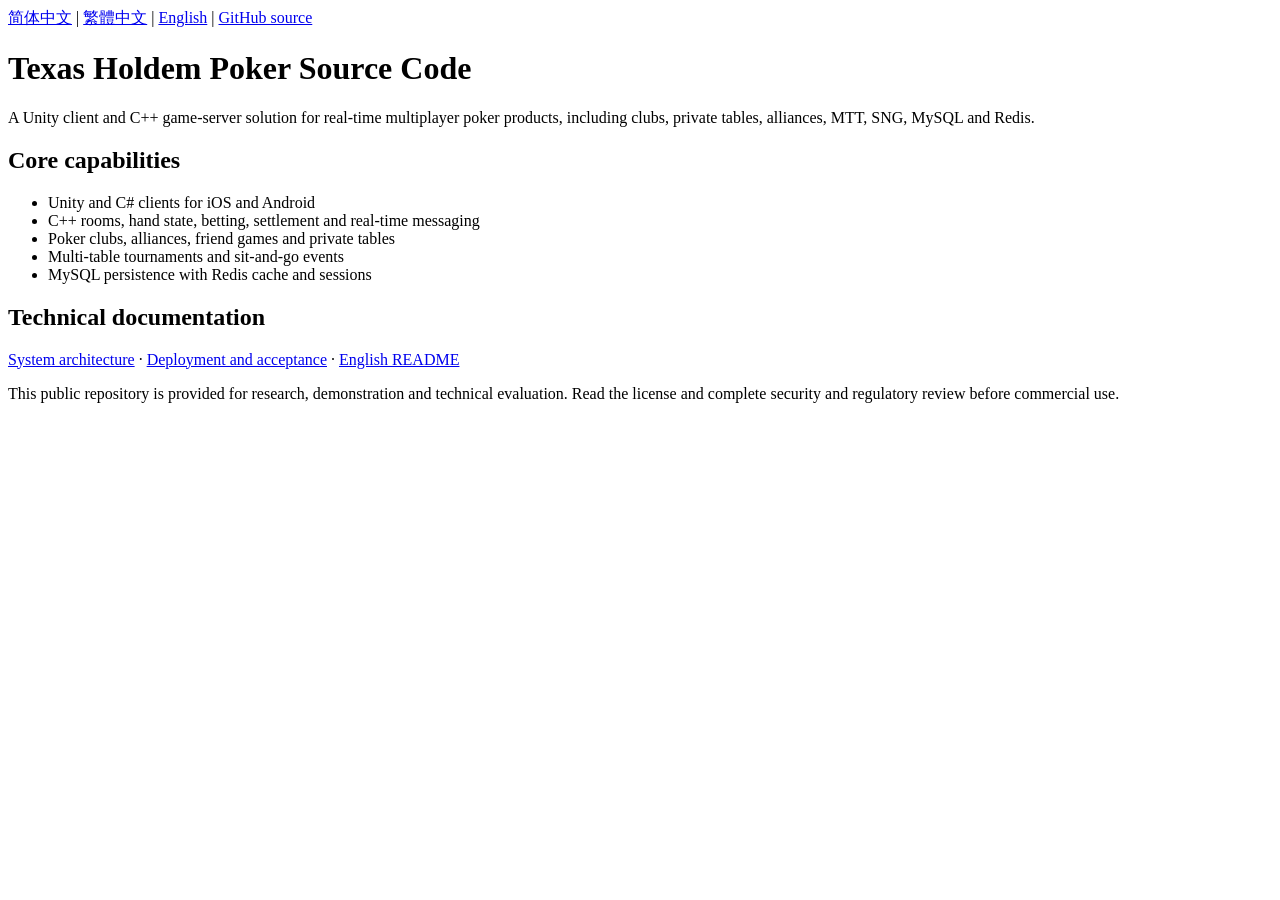
==== docs/en/index.html @ e482a9ea "Add files via upload" ====
<!doctype html><html lang="en"><head><meta charset="utf-8"><meta name="viewport" content="width=device-width,initial-scale=1"><title>Texas Holdem Poker Source Code | Unity and C++</title><meta name="description" content="Texas Holdem poker source code with Unity clients, C++ multiplayer game server, poker clubs, private tables, MTT, SNG, MySQL and Redis."><link rel="canonical" href="https://masterai-top.github.io/TexasHoldem-Poker-Complete-Solution/en/"><link rel="alternate" hreflang="zh-Hans" href="../zh-cn/"><link rel="alternate" hreflang="zh-Hant" href="../zh-tw/"><link rel="alternate" hreflang="en" href="./"><meta property="og:title" content="Texas Holdem Poker Source Code"><meta property="og:description" content="Unity client and C++ multiplayer poker game server source project"><meta property="og:type" content="website"><meta property="og:url" content="https://masterai-top.github.io/TexasHoldem-Poker-Complete-Solution/en/"></head><body><header><nav><a href="../zh-cn/">简体中文</a> | <a href="../zh-tw/">繁體中文</a> | <a href="./">English</a> | <a href="https://github.com/masterai-top/TexasHoldem-Poker-Complete-Solution">GitHub source</a></nav></header><main><h1>Texas Holdem Poker Source Code</h1><p>A Unity client and C++ game-server solution for real-time multiplayer poker products, including clubs, private tables, alliances, MTT, SNG, MySQL and Redis.</p><h2>Core capabilities</h2><ul><li>Unity and C# clients for iOS and Android</li><li>C++ rooms, hand state, betting, settlement and real-time messaging</li><li>Poker clubs, alliances, friend games and private tables</li><li>Multi-table tournaments and sit-and-go events</li><li>MySQL persistence with Redis cache and sessions</li></ul><h2>Technical documentation</h2><p><a href="../architecture.html">System architecture</a> · <a href="../deployment.html">Deployment and acceptance</a> · <a href="../../README.en.md">English README</a></p><p>This public repository is provided for research, demonstration and technical evaluation. Read the license and complete security and regulatory review before commercial use.</p></main></body></html>
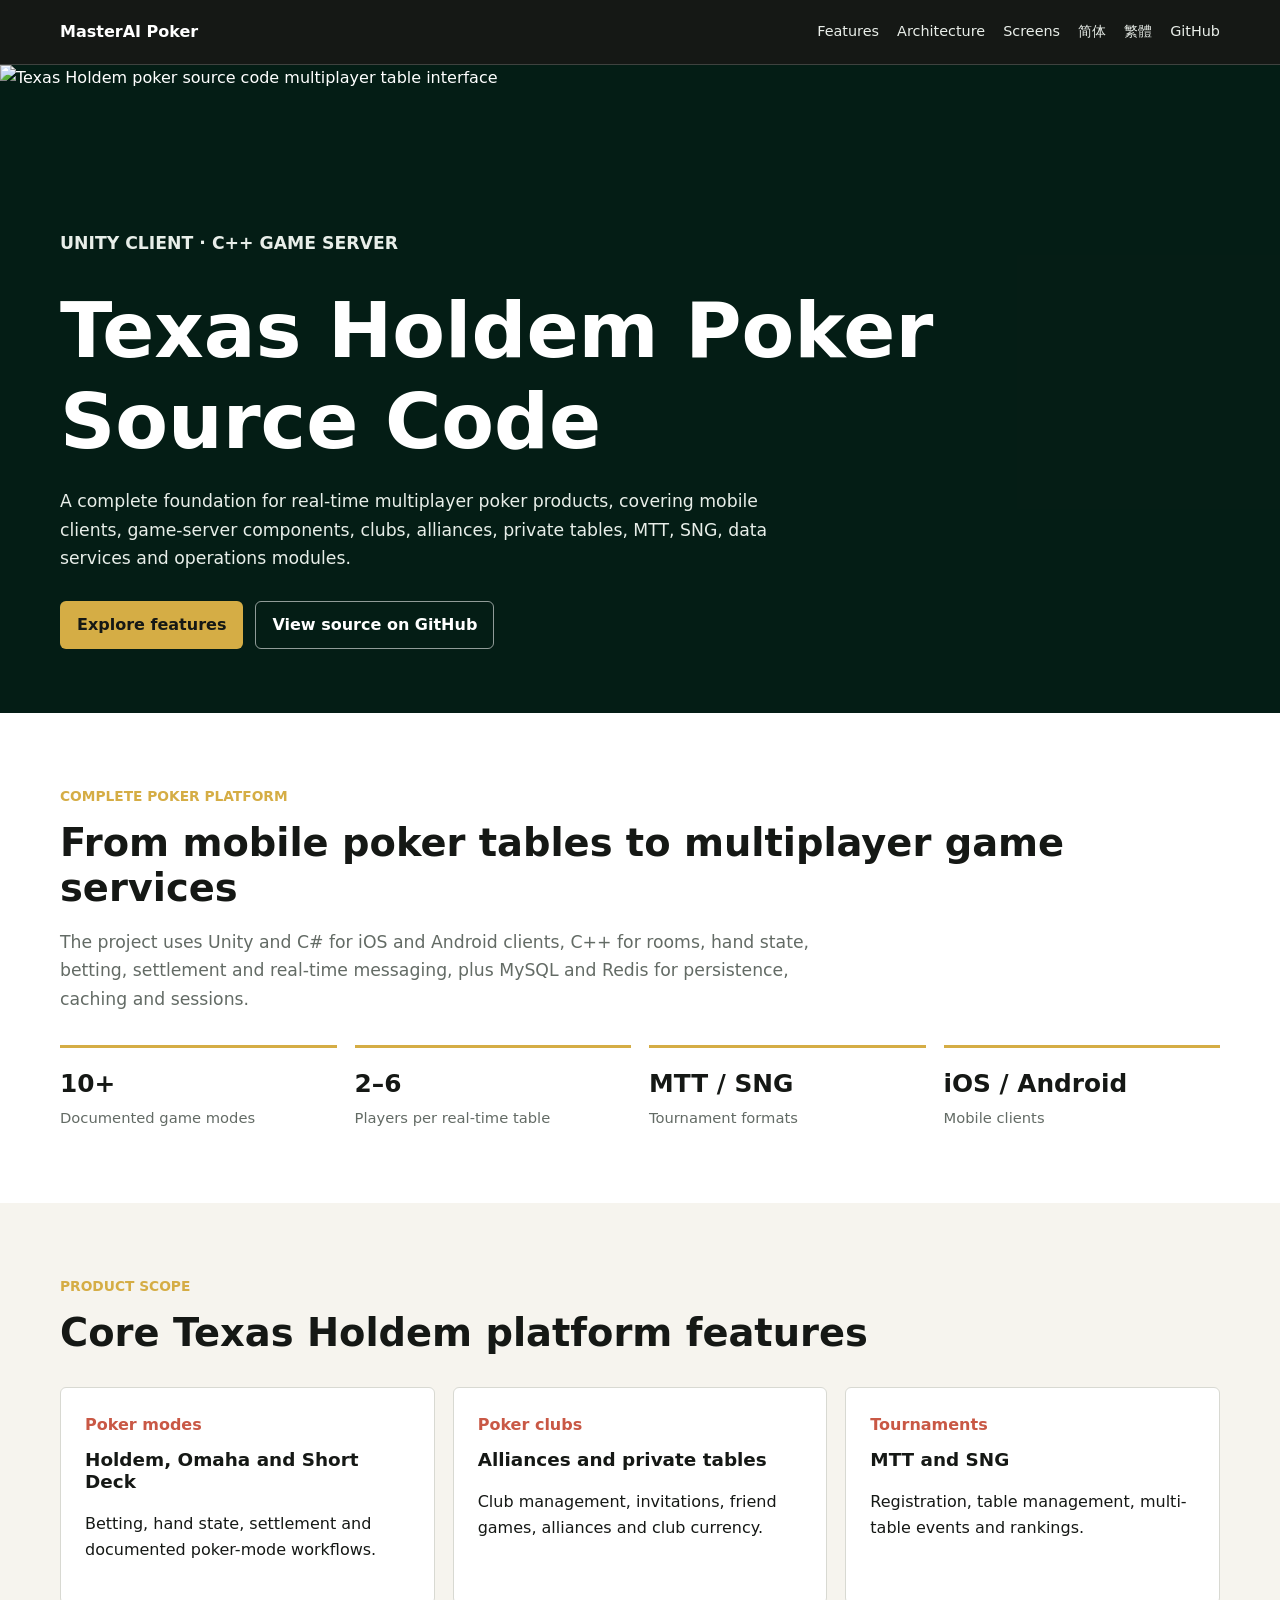
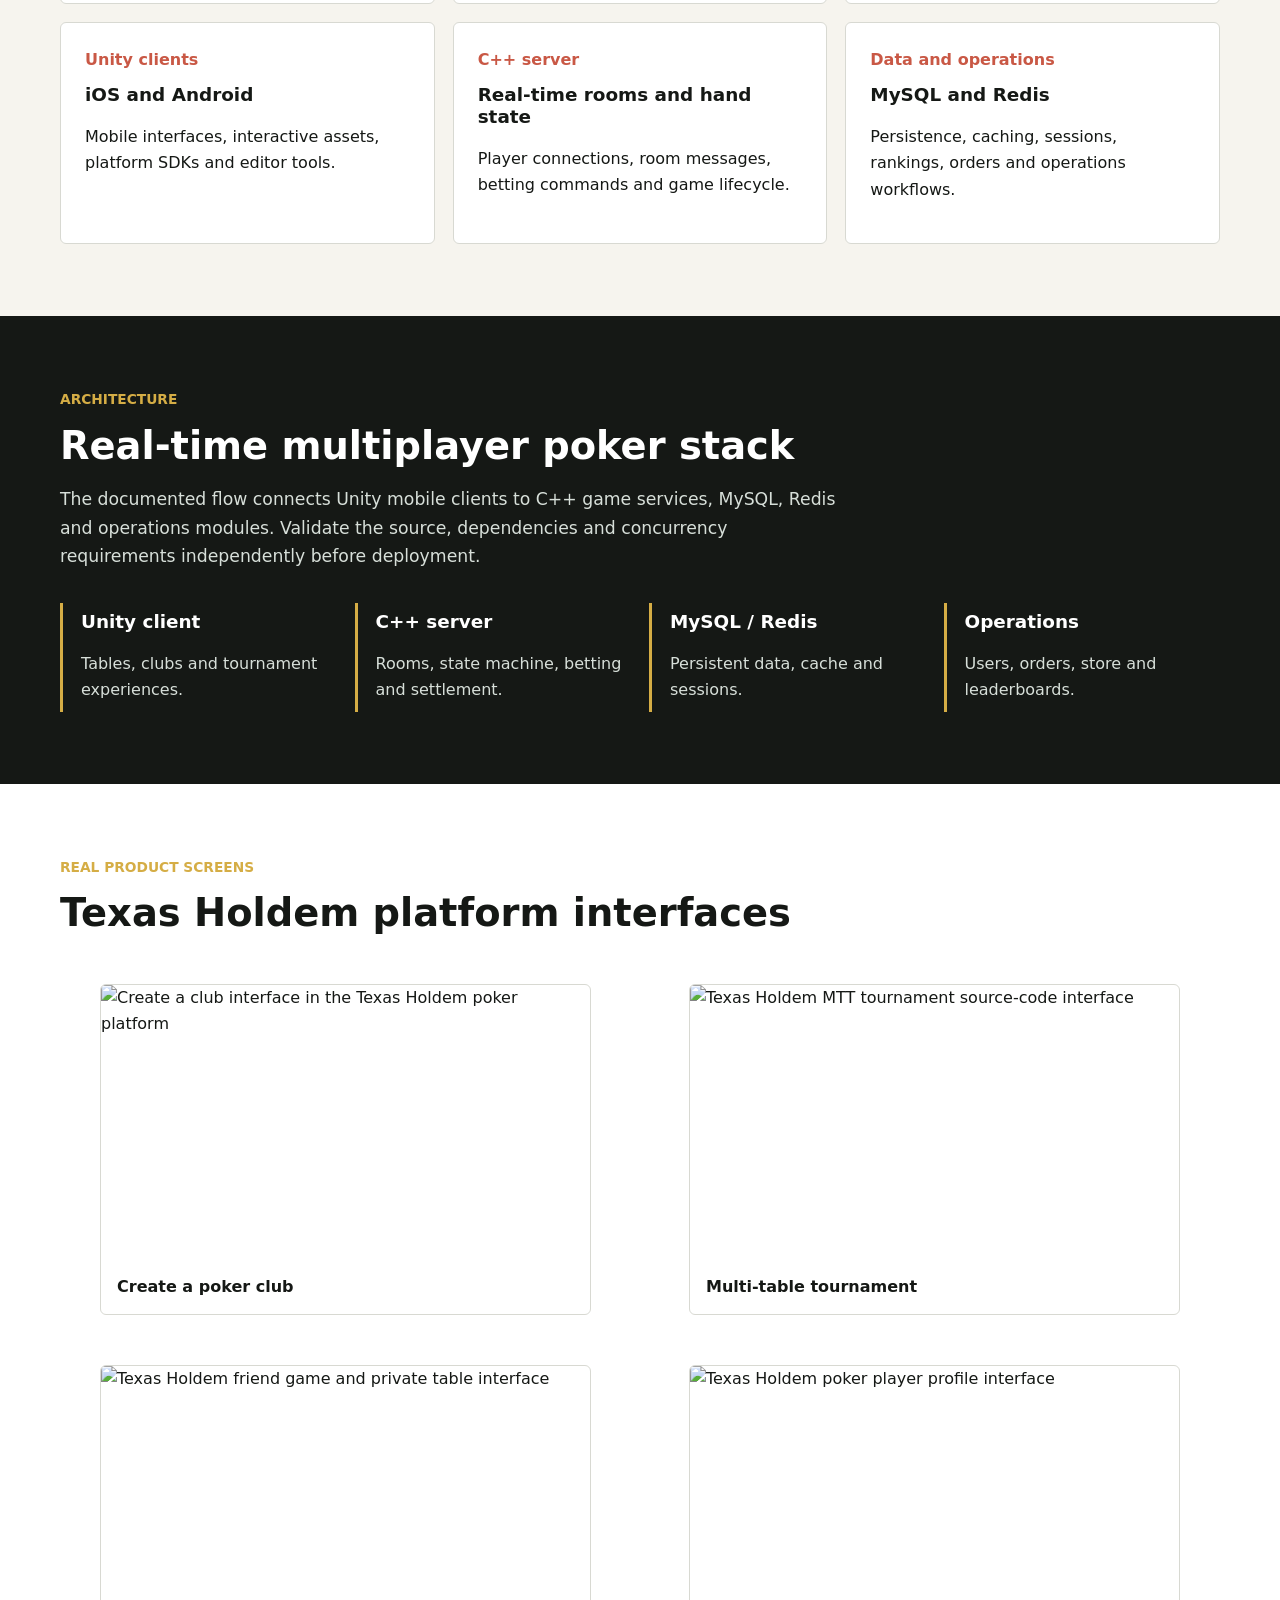
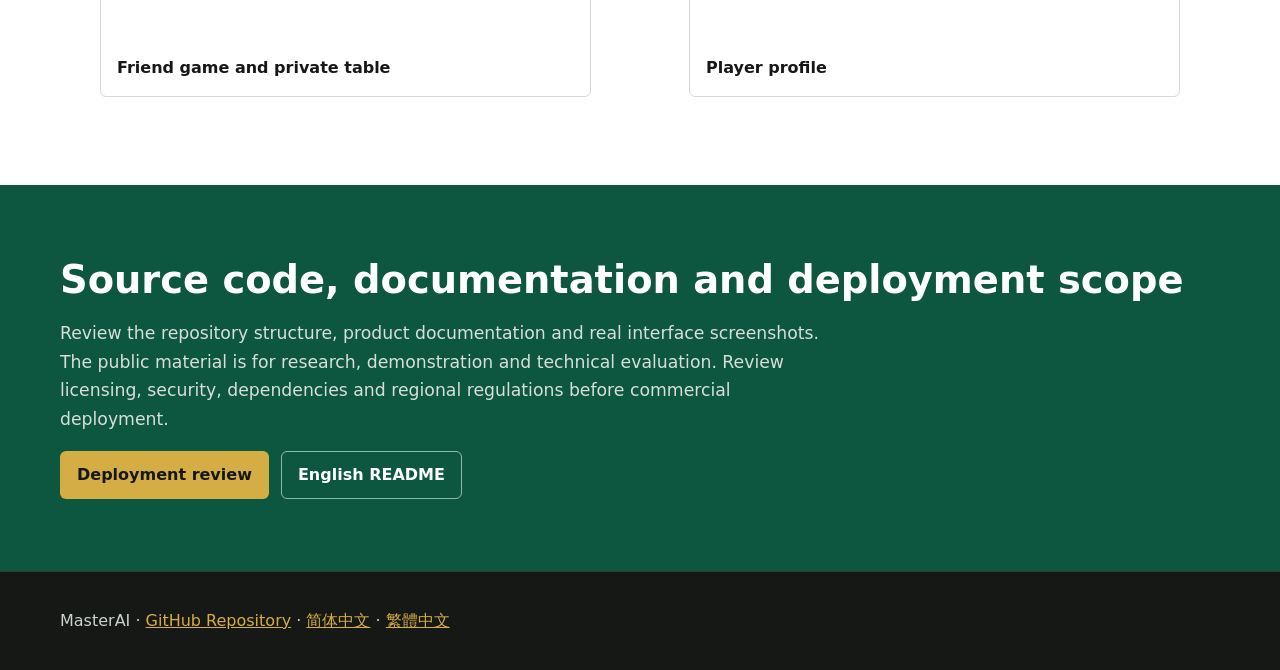
==== commit ecc65124: "Add files via upload" ====
--- a/docs/en/index.html
+++ b/docs/en/index.html
@@ -1 +1,7 @@
-<!doctype html><html lang="en"><head><meta charset="utf-8"><meta name="viewport" content="width=device-width,initial-scale=1"><title>Texas Holdem Poker Source Code | Unity and C++</title><meta name="description" content="Texas Holdem poker source code with Unity clients, C++ multiplayer game server, poker clubs, private tables, MTT, SNG, MySQL and Redis."><link rel="canonical" href="https://masterai-top.github.io/TexasHoldem-Poker-Complete-Solution/en/"><link rel="alternate" hreflang="zh-Hans" href="../zh-cn/"><link rel="alternate" hreflang="zh-Hant" href="../zh-tw/"><link rel="alternate" hreflang="en" href="./"><meta property="og:title" content="Texas Holdem Poker Source Code"><meta property="og:description" content="Unity client and C++ multiplayer poker game server source project"><meta property="og:type" content="website"><meta property="og:url" content="https://masterai-top.github.io/TexasHoldem-Poker-Complete-Solution/en/"></head><body><header><nav><a href="../zh-cn/">简体中文</a> | <a href="../zh-tw/">繁體中文</a> | <a href="./">English</a> | <a href="https://github.com/masterai-top/TexasHoldem-Poker-Complete-Solution">GitHub source</a></nav></header><main><h1>Texas Holdem Poker Source Code</h1><p>A Unity client and C++ game-server solution for real-time multiplayer poker products, including clubs, private tables, alliances, MTT, SNG, MySQL and Redis.</p><h2>Core capabilities</h2><ul><li>Unity and C# clients for iOS and Android</li><li>C++ rooms, hand state, betting, settlement and real-time messaging</li><li>Poker clubs, alliances, friend games and private tables</li><li>Multi-table tournaments and sit-and-go events</li><li>MySQL persistence with Redis cache and sessions</li></ul><h2>Technical documentation</h2><p><a href="../architecture.html">System architecture</a> · <a href="../deployment.html">Deployment and acceptance</a> · <a href="../../README.en.md">English README</a></p><p>This public repository is provided for research, demonstration and technical evaluation. Read the license and complete security and regulatory review before commercial use.</p></main></body></html>
+<!doctype html><html lang="en"><head><meta charset="utf-8"><meta name="viewport" content="width=device-width, initial-scale=1"><title>Texas Holdem Poker Source Code | Unity Client and C++ Server</title><meta name="description" content="Texas Holdem poker source code with Unity clients, a C++ multiplayer game server, poker clubs, private tables, MTT, SNG, MySQL and Redis."><link rel="canonical" href="https://masterai-top.github.io/TexasHoldem-Poker-Complete-Solution/en/"><link rel="alternate" hreflang="zh-Hans" href="https://masterai-top.github.io/TexasHoldem-Poker-Complete-Solution/zh-cn/"><link rel="alternate" hreflang="zh-Hant" href="https://masterai-top.github.io/TexasHoldem-Poker-Complete-Solution/zh-tw/"><link rel="alternate" hreflang="en" href="https://masterai-top.github.io/TexasHoldem-Poker-Complete-Solution/en/"><link rel="alternate" hreflang="x-default" href="https://masterai-top.github.io/TexasHoldem-Poker-Complete-Solution/zh-cn/"><meta property="og:title" content="Texas Holdem Poker Source Code"><meta property="og:description" content="Unity clients, C++ game server, poker clubs, private tables, MTT and SNG tournament modules."><meta property="og:type" content="website"><meta property="og:locale" content="en_US"><meta property="og:url" content="https://masterai-top.github.io/TexasHoldem-Poker-Complete-Solution/en/"><meta property="og:image" content="https://raw.githubusercontent.com/masterai-top/TexasHoldem-Poker-Complete-Solution/main/Screenshots/%E6%89%93%E7%89%8C%E6%88%BF%E9%97%B4.jpg"><meta name="twitter:card" content="summary_large_image"><link rel="stylesheet" href="../assets/styles.css"><script type="application/ld+json">{"@context":"https://schema.org","@type":"SoftwareSourceCode","name":"Texas Holdem Poker Source Code","alternateName":["Texas Holdem Complete Solution","德州扑克源码"],"description":"A Texas Holdem source-code project with Unity clients and a C++ multiplayer game server.","codeRepository":"https://github.com/masterai-top/TexasHoldem-Poker-Complete-Solution","programmingLanguage":["C++","C#","Java","Objective-C"],"runtimePlatform":["Unity","iOS","Android"],"inLanguage":"en","author":{"@type":"Organization","name":"MasterAI","url":"https://github.com/masterai-top"}}</script></head><body>
+<header class="site-header"><nav class="nav" aria-label="Main navigation"><a class="brand" href="./">MasterAI Poker</a><div class="nav-links"><a href="#features">Features</a><a href="#architecture">Architecture</a><a href="#screens">Screens</a><a href="../zh-cn/">简体</a><a href="../zh-tw/">繁體</a><a href="https://github.com/masterai-top/TexasHoldem-Poker-Complete-Solution">GitHub</a></div></nav></header><main><section class="hero"><img class="hero-media" src="../../Screenshots/打牌房间.jpg" alt="Texas Holdem poker source code multiplayer table interface"><div class="hero-inner"><p class="eyebrow">Unity Client · C++ Game Server</p><h1>Texas Holdem Poker Source Code</h1><p>A complete foundation for real-time multiplayer poker products, covering mobile clients, game-server components, clubs, alliances, private tables, MTT, SNG, data services and operations modules.</p><div class="actions"><a class="button" href="#features">Explore features</a><a class="button secondary" href="https://github.com/masterai-top/TexasHoldem-Poker-Complete-Solution">View source on GitHub</a></div></div></section>
+<section class="band white"><div class="container"><p class="eyebrow">Complete Poker Platform</p><h2>From mobile poker tables to multiplayer game services</h2><p class="lead">The project uses Unity and C# for iOS and Android clients, C++ for rooms, hand state, betting, settlement and real-time messaging, plus MySQL and Redis for persistence, caching and sessions.</p><div class="metrics"><div class="metric"><strong>10+</strong><span>Documented game modes</span></div><div class="metric"><strong>2–6</strong><span>Players per real-time table</span></div><div class="metric"><strong>MTT / SNG</strong><span>Tournament formats</span></div><div class="metric"><strong>iOS / Android</strong><span>Mobile clients</span></div></div></div></section>
+<section class="band" id="features"><div class="container"><p class="eyebrow">Product Scope</p><h2>Core Texas Holdem platform features</h2><div class="feature-grid"><article class="feature"><strong>Poker modes</strong><h3>Holdem, Omaha and Short Deck</h3><p>Betting, hand state, settlement and documented poker-mode workflows.</p></article><article class="feature"><strong>Poker clubs</strong><h3>Alliances and private tables</h3><p>Club management, invitations, friend games, alliances and club currency.</p></article><article class="feature"><strong>Tournaments</strong><h3>MTT and SNG</h3><p>Registration, table management, multi-table events and rankings.</p></article><article class="feature"><strong>Unity clients</strong><h3>iOS and Android</h3><p>Mobile interfaces, interactive assets, platform SDKs and editor tools.</p></article><article class="feature"><strong>C++ server</strong><h3>Real-time rooms and hand state</h3><p>Player connections, room messages, betting commands and game lifecycle.</p></article><article class="feature"><strong>Data and operations</strong><h3>MySQL and Redis</h3><p>Persistence, caching, sessions, rankings, orders and operations workflows.</p></article></div></div></section>
+<section class="band dark" id="architecture"><div class="container"><p class="eyebrow">Architecture</p><h2>Real-time multiplayer poker stack</h2><p class="lead">The documented flow connects Unity mobile clients to C++ game services, MySQL, Redis and operations modules. Validate the source, dependencies and concurrency requirements independently before deployment.</p><div class="architecture-grid"><div class="architecture-step"><h3>Unity client</h3><p>Tables, clubs and tournament experiences.</p></div><div class="architecture-step"><h3>C++ server</h3><p>Rooms, state machine, betting and settlement.</p></div><div class="architecture-step"><h3>MySQL / Redis</h3><p>Persistent data, cache and sessions.</p></div><div class="architecture-step"><h3>Operations</h3><p>Users, orders, store and leaderboards.</p></div></div></div></section>
+<section class="band white" id="screens"><div class="container"><p class="eyebrow">Real Product Screens</p><h2>Texas Holdem platform interfaces</h2><div class="gallery"><figure class="shot"><img loading="lazy" src="../../Screenshots/创建俱乐部.jpg" alt="Create a club interface in the Texas Holdem poker platform"><figcaption>Create a poker club</figcaption></figure><figure class="shot"><img loading="lazy" src="../../Screenshots/MTT赛事.jpg" alt="Texas Holdem MTT tournament source-code interface"><figcaption>Multi-table tournament</figcaption></figure><figure class="shot"><img loading="lazy" src="../../Screenshots/好友局.jpg" alt="Texas Holdem friend game and private table interface"><figcaption>Friend game and private table</figcaption></figure><figure class="shot"><img loading="lazy" src="../../Screenshots/个人中心.jpg" alt="Texas Holdem poker player profile interface"><figcaption>Player profile</figcaption></figure></div></div></section>
+<section class="band felt"><div class="container"><h2>Source code, documentation and deployment scope</h2><p class="lead">Review the repository structure, product documentation and real interface screenshots. The public material is for research, demonstration and technical evaluation. Review licensing, security, dependencies and regional regulations before commercial deployment.</p><div class="actions"><a class="button" href="../deployment.html">Deployment review</a><a class="button secondary" href="https://github.com/masterai-top/TexasHoldem-Poker-Complete-Solution/blob/main/README.en.md">English README</a></div></div></section></main><footer class="site-footer"><div class="container">MasterAI · <a href="https://github.com/masterai-top/TexasHoldem-Poker-Complete-Solution">GitHub Repository</a> · <a href="../zh-cn/">简体中文</a> · <a href="../zh-tw/">繁體中文</a></div></footer></body></html>
--- a/docs/assets/styles.css
+++ b/docs/assets/styles.css
@@ -0,0 +1,409 @@
+:root {
+  --ink: #151815;
+  --paper: #f6f4ee;
+  --white: #ffffff;
+  --felt: #0d563f;
+  --felt-dark: #07392b;
+  --gold: #d5ad45;
+  --coral: #c95845;
+  --muted: #636b65;
+  --line: #d8d9d2;
+  --max: 1160px;
+}
+
+* {
+  box-sizing: border-box;
+}
+
+html {
+  scroll-behavior: smooth;
+}
+
+body {
+  margin: 0;
+  color: var(--ink);
+  background: var(--paper);
+  font-family: Inter, ui-sans-serif, system-ui, -apple-system, BlinkMacSystemFont, "Segoe UI", sans-serif;
+  line-height: 1.65;
+}
+
+a {
+  color: var(--felt);
+}
+
+img {
+  display: block;
+  max-width: 100%;
+}
+
+.site-header {
+  position: sticky;
+  z-index: 20;
+  top: 0;
+  border-bottom: 1px solid rgba(255, 255, 255, 0.18);
+  background: var(--ink);
+  color: var(--white);
+}
+
+.nav {
+  display: flex;
+  align-items: center;
+  justify-content: space-between;
+  width: min(calc(100% - 32px), var(--max));
+  min-height: 64px;
+  margin: 0 auto;
+  gap: 24px;
+}
+
+.brand {
+  color: var(--white);
+  font-size: 1rem;
+  font-weight: 760;
+  text-decoration: none;
+}
+
+.nav-links {
+  display: flex;
+  align-items: center;
+  flex-wrap: wrap;
+  gap: 18px;
+}
+
+.nav-links a {
+  color: #e9eee9;
+  font-size: 0.9rem;
+  text-decoration: none;
+}
+
+.nav-links a:hover,
+.nav-links a:focus-visible {
+  color: var(--gold);
+}
+
+.hero {
+  position: relative;
+  display: grid;
+  min-height: clamp(520px, 72vh, 680px);
+  align-items: end;
+  overflow: hidden;
+  color: var(--white);
+  background: var(--felt-dark);
+}
+
+.hero::before {
+  position: absolute;
+  inset: 0;
+  content: "";
+  background: rgba(4, 18, 13, 0.72);
+}
+
+.hero-media {
+  position: absolute;
+  inset: 0;
+  width: 100%;
+  height: 100%;
+  object-fit: cover;
+}
+
+.hero-inner {
+  position: relative;
+  width: min(calc(100% - 32px), var(--max));
+  margin: 0 auto;
+  padding: 72px 0 64px;
+}
+
+.eyebrow {
+  margin: 0 0 12px;
+  color: var(--gold);
+  font-size: 0.86rem;
+  font-weight: 780;
+  text-transform: uppercase;
+}
+
+h1,
+h2,
+h3 {
+  margin-top: 0;
+  line-height: 1.18;
+  letter-spacing: 0;
+}
+
+h1 {
+  max-width: 900px;
+  margin-bottom: 20px;
+  font-size: clamp(2.35rem, 6vw, 4.8rem);
+}
+
+h2 {
+  margin-bottom: 16px;
+  font-size: clamp(1.7rem, 3vw, 2.5rem);
+}
+
+h3 {
+  font-size: 1.15rem;
+}
+
+.hero p {
+  max-width: 760px;
+  margin: 0 0 28px;
+  color: #e8eee9;
+  font-size: 1.08rem;
+}
+
+.actions {
+  display: flex;
+  flex-wrap: wrap;
+  gap: 12px;
+}
+
+.button {
+  display: inline-flex;
+  min-height: 44px;
+  align-items: center;
+  justify-content: center;
+  border: 1px solid transparent;
+  border-radius: 6px;
+  padding: 10px 16px;
+  background: var(--gold);
+  color: var(--ink);
+  font-weight: 760;
+  text-decoration: none;
+}
+
+.button.secondary {
+  border-color: rgba(255, 255, 255, 0.56);
+  background: transparent;
+  color: var(--white);
+}
+
+.band {
+  padding: 72px 0;
+}
+
+.band.white {
+  background: var(--white);
+}
+
+.band.dark {
+  background: var(--ink);
+  color: var(--white);
+}
+
+.band.felt {
+  background: var(--felt);
+  color: var(--white);
+}
+
+.container {
+  width: min(calc(100% - 32px), var(--max));
+  margin: 0 auto;
+}
+
+.lead {
+  max-width: 780px;
+  color: var(--muted);
+  font-size: 1.08rem;
+}
+
+.dark .lead,
+.felt .lead {
+  color: #d7dfd9;
+}
+
+.metrics,
+.feature-grid,
+.architecture-grid,
+.gallery {
+  display: grid;
+  gap: 18px;
+  margin-top: 32px;
+}
+
+.metrics {
+  grid-template-columns: repeat(4, minmax(0, 1fr));
+}
+
+.metric {
+  border-top: 3px solid var(--gold);
+  padding-top: 16px;
+}
+
+.metric strong {
+  display: block;
+  font-size: 1.55rem;
+}
+
+.metric span {
+  color: var(--muted);
+  font-size: 0.92rem;
+}
+
+.feature-grid {
+  grid-template-columns: repeat(3, minmax(0, 1fr));
+}
+
+.feature {
+  min-height: 180px;
+  border: 1px solid var(--line);
+  border-radius: 6px;
+  padding: 24px;
+  background: var(--white);
+}
+
+.feature strong {
+  display: block;
+  margin-bottom: 10px;
+  color: var(--coral);
+}
+
+.architecture-grid {
+  grid-template-columns: repeat(4, minmax(0, 1fr));
+}
+
+.architecture-step {
+  border-left: 3px solid var(--gold);
+  padding: 8px 0 8px 18px;
+}
+
+.architecture-step p {
+  margin-bottom: 0;
+  color: #d7dfd9;
+}
+
+.gallery {
+  grid-template-columns: repeat(2, minmax(0, 1fr));
+}
+
+.shot {
+  overflow: hidden;
+  border: 1px solid var(--line);
+  border-radius: 6px;
+  background: var(--white);
+}
+
+.shot img {
+  width: 100%;
+  aspect-ratio: 16 / 9;
+  object-fit: cover;
+}
+
+.shot figcaption {
+  padding: 14px 16px;
+  font-weight: 700;
+}
+
+.page-hero {
+  padding: 84px 0 60px;
+  background: var(--felt-dark);
+  color: var(--white);
+}
+
+.page-hero h1 {
+  max-width: 900px;
+  margin-bottom: 16px;
+  font-size: clamp(2.1rem, 5vw, 4rem);
+}
+
+.page-hero p {
+  max-width: 780px;
+  color: #dce7df;
+}
+
+.content-grid {
+  display: grid;
+  grid-template-columns: 220px minmax(0, 1fr);
+  gap: 48px;
+}
+
+.toc {
+  align-self: start;
+  border-left: 2px solid var(--gold);
+  padding-left: 16px;
+}
+
+.toc a {
+  display: block;
+  margin: 8px 0;
+  text-decoration: none;
+}
+
+.prose section + section {
+  margin-top: 48px;
+}
+
+.prose table {
+  width: 100%;
+  border-collapse: collapse;
+  background: var(--white);
+}
+
+.prose th,
+.prose td {
+  border: 1px solid var(--line);
+  padding: 12px;
+  text-align: left;
+  vertical-align: top;
+}
+
+.notice {
+  border-left: 4px solid var(--coral);
+  padding: 16px 20px;
+  background: #fff4f0;
+}
+
+code {
+  overflow-wrap: anywhere;
+}
+
+.site-footer {
+  padding: 36px 0;
+  border-top: 1px solid #343a35;
+  background: var(--ink);
+  color: #cbd3cc;
+}
+
+.site-footer a {
+  color: var(--gold);
+}
+
+@media (max-width: 860px) {
+  .metrics,
+  .architecture-grid {
+    grid-template-columns: repeat(2, minmax(0, 1fr));
+  }
+
+  .feature-grid,
+  .content-grid {
+    grid-template-columns: 1fr;
+  }
+
+  .toc {
+    display: none;
+  }
+}
+
+@media (max-width: 620px) {
+  .nav {
+    align-items: flex-start;
+    flex-direction: column;
+    padding: 14px 0;
+  }
+
+  .nav-links {
+    gap: 12px;
+  }
+
+  .hero-inner {
+    padding-bottom: 48px;
+  }
+
+  .metrics,
+  .gallery,
+  .architecture-grid {
+    grid-template-columns: 1fr;
+  }
+
+  .band {
+    padding: 52px 0;
+  }
+}
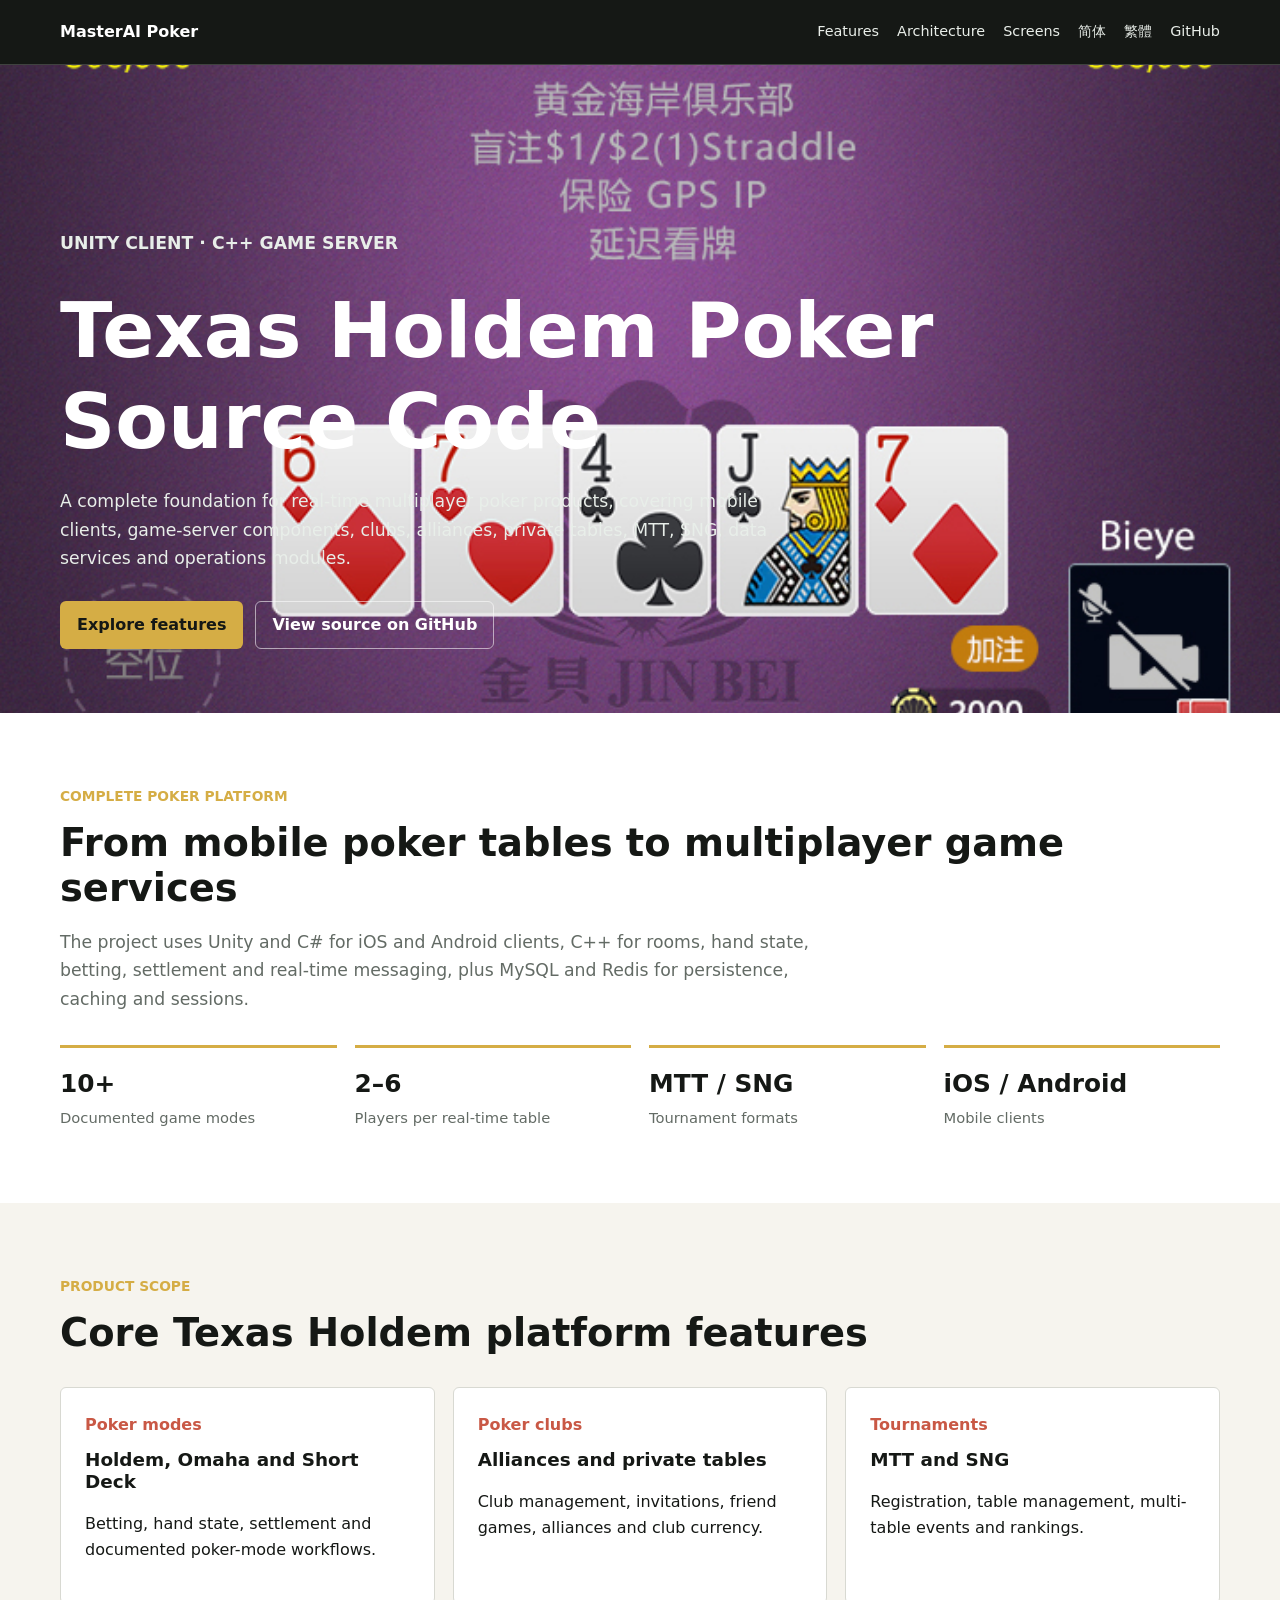
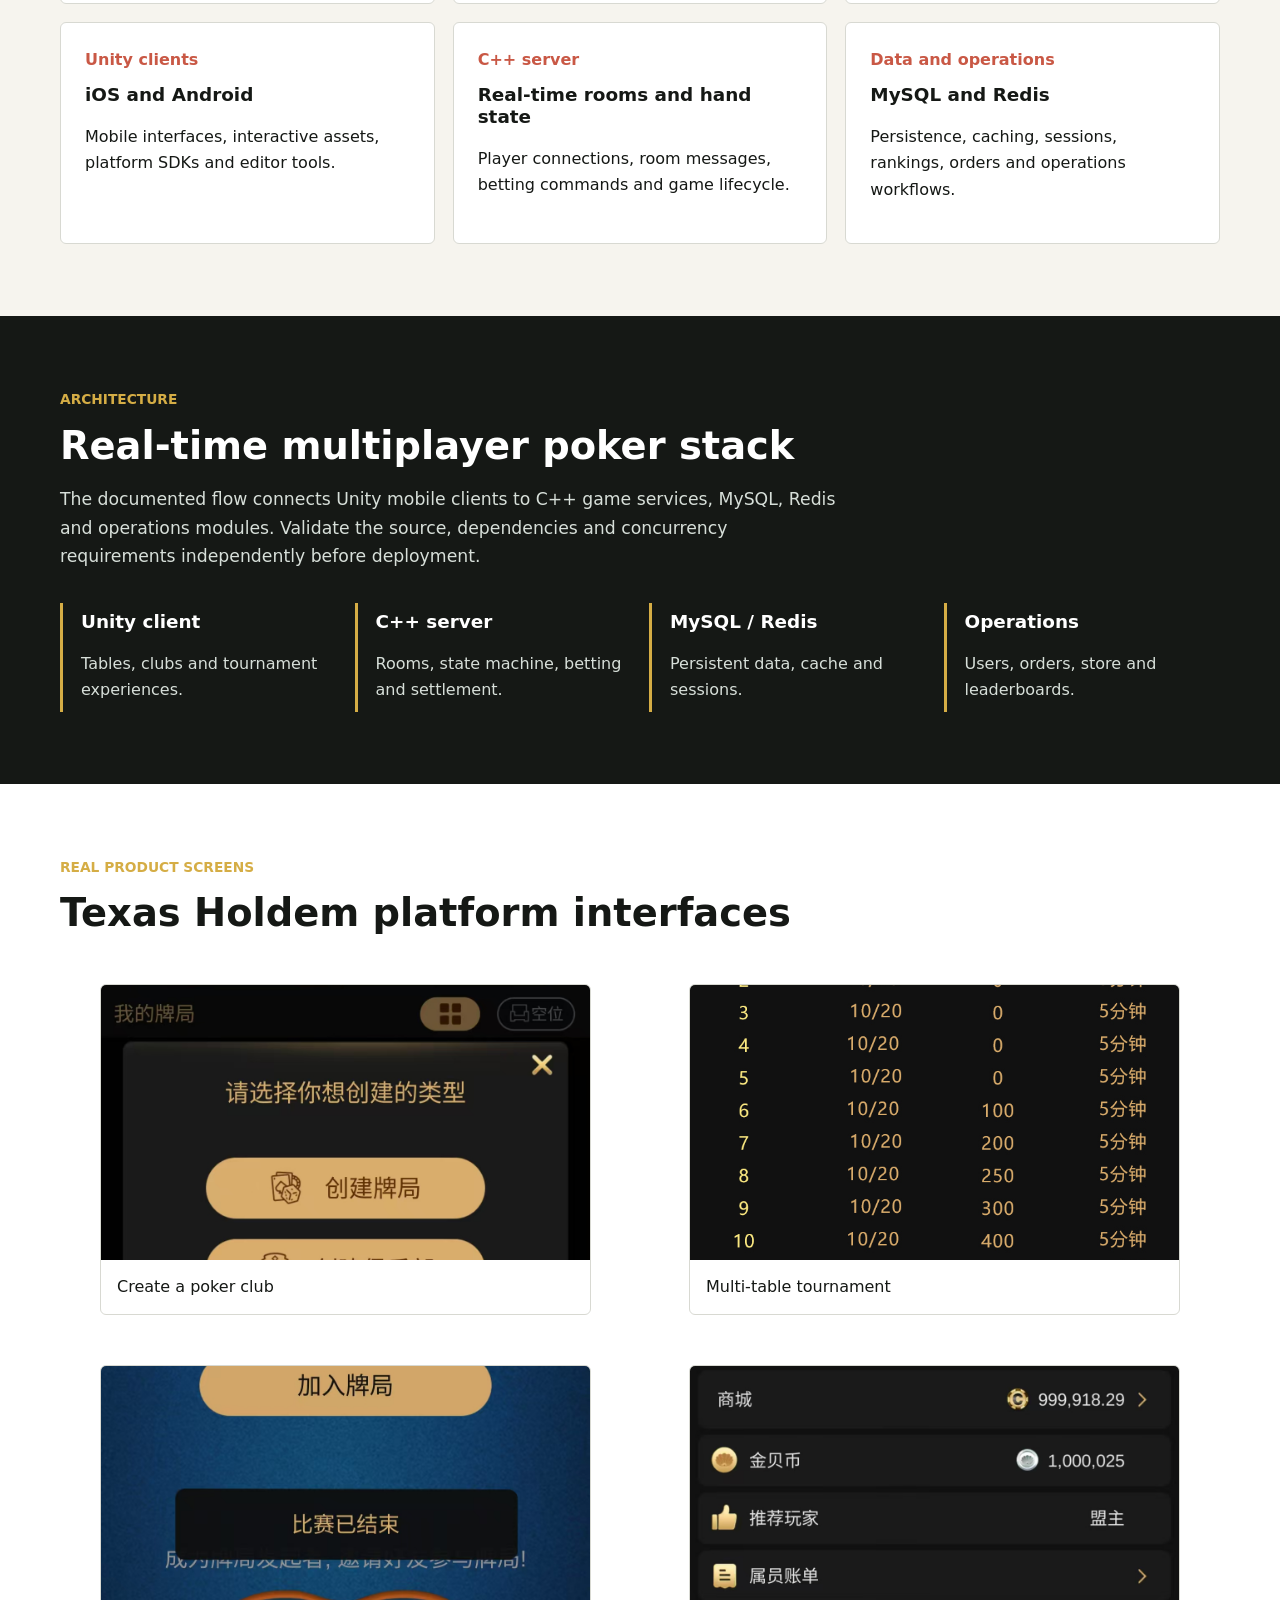
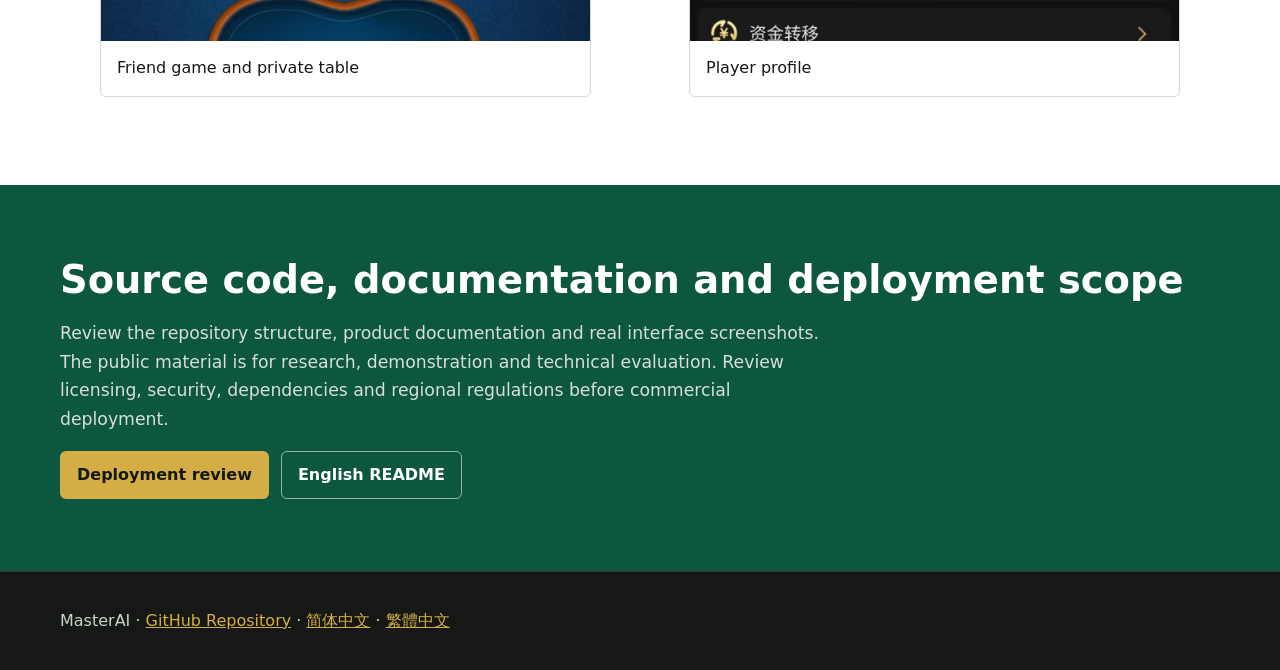
==== commit 969a098a: "Add files via upload" ====
--- a/docs/en/index.html
+++ b/docs/en/index.html
@@ -1,7 +1,7 @@
 <!doctype html><html lang="en"><head><meta charset="utf-8"><meta name="viewport" content="width=device-width, initial-scale=1"><title>Texas Holdem Poker Source Code | Unity Client and C++ Server</title><meta name="description" content="Texas Holdem poker source code with Unity clients, a C++ multiplayer game server, poker clubs, private tables, MTT, SNG, MySQL and Redis."><link rel="canonical" href="https://masterai-top.github.io/TexasHoldem-Poker-Complete-Solution/en/"><link rel="alternate" hreflang="zh-Hans" href="https://masterai-top.github.io/TexasHoldem-Poker-Complete-Solution/zh-cn/"><link rel="alternate" hreflang="zh-Hant" href="https://masterai-top.github.io/TexasHoldem-Poker-Complete-Solution/zh-tw/"><link rel="alternate" hreflang="en" href="https://masterai-top.github.io/TexasHoldem-Poker-Complete-Solution/en/"><link rel="alternate" hreflang="x-default" href="https://masterai-top.github.io/TexasHoldem-Poker-Complete-Solution/zh-cn/"><meta property="og:title" content="Texas Holdem Poker Source Code"><meta property="og:description" content="Unity clients, C++ game server, poker clubs, private tables, MTT and SNG tournament modules."><meta property="og:type" content="website"><meta property="og:locale" content="en_US"><meta property="og:url" content="https://masterai-top.github.io/TexasHoldem-Poker-Complete-Solution/en/"><meta property="og:image" content="https://raw.githubusercontent.com/masterai-top/TexasHoldem-Poker-Complete-Solution/main/Screenshots/%E6%89%93%E7%89%8C%E6%88%BF%E9%97%B4.jpg"><meta name="twitter:card" content="summary_large_image"><link rel="stylesheet" href="../assets/styles.css"><script type="application/ld+json">{"@context":"https://schema.org","@type":"SoftwareSourceCode","name":"Texas Holdem Poker Source Code","alternateName":["Texas Holdem Complete Solution","德州扑克源码"],"description":"A Texas Holdem source-code project with Unity clients and a C++ multiplayer game server.","codeRepository":"https://github.com/masterai-top/TexasHoldem-Poker-Complete-Solution","programmingLanguage":["C++","C#","Java","Objective-C"],"runtimePlatform":["Unity","iOS","Android"],"inLanguage":"en","author":{"@type":"Organization","name":"MasterAI","url":"https://github.com/masterai-top"}}</script></head><body>
-<header class="site-header"><nav class="nav" aria-label="Main navigation"><a class="brand" href="./">MasterAI Poker</a><div class="nav-links"><a href="#features">Features</a><a href="#architecture">Architecture</a><a href="#screens">Screens</a><a href="../zh-cn/">简体</a><a href="../zh-tw/">繁體</a><a href="https://github.com/masterai-top/TexasHoldem-Poker-Complete-Solution">GitHub</a></div></nav></header><main><section class="hero"><img class="hero-media" src="../../Screenshots/打牌房间.jpg" alt="Texas Holdem poker source code multiplayer table interface"><div class="hero-inner"><p class="eyebrow">Unity Client · C++ Game Server</p><h1>Texas Holdem Poker Source Code</h1><p>A complete foundation for real-time multiplayer poker products, covering mobile clients, game-server components, clubs, alliances, private tables, MTT, SNG, data services and operations modules.</p><div class="actions"><a class="button" href="#features">Explore features</a><a class="button secondary" href="https://github.com/masterai-top/TexasHoldem-Poker-Complete-Solution">View source on GitHub</a></div></div></section>
+<header class="site-header"><nav class="nav" aria-label="Main navigation"><a class="brand" href="../index.html">MasterAI Poker</a><div class="nav-links"><a href="#features">Features</a><a href="#architecture">Architecture</a><a href="#screens">Screens</a><a href="../zh-cn/index.html">简体</a><a href="../zh-tw/index.html">繁體</a><a href="https://github.com/masterai-top/TexasHoldem-Poker-Complete-Solution">GitHub</a></div></nav></header><main><section class="hero"><img class="hero-media" src="../Screenshots/打牌房间.jpg" alt="Texas Holdem poker source code multiplayer table interface"><div class="hero-inner"><p class="eyebrow">Unity Client · C++ Game Server</p><h1>Texas Holdem Poker Source Code</h1><p>A complete foundation for real-time multiplayer poker products, covering mobile clients, game-server components, clubs, alliances, private tables, MTT, SNG, data services and operations modules.</p><div class="actions"><a class="button" href="#features">Explore features</a><a class="button secondary" href="https://github.com/masterai-top/TexasHoldem-Poker-Complete-Solution">View source on GitHub</a></div></div></section>
 <section class="band white"><div class="container"><p class="eyebrow">Complete Poker Platform</p><h2>From mobile poker tables to multiplayer game services</h2><p class="lead">The project uses Unity and C# for iOS and Android clients, C++ for rooms, hand state, betting, settlement and real-time messaging, plus MySQL and Redis for persistence, caching and sessions.</p><div class="metrics"><div class="metric"><strong>10+</strong><span>Documented game modes</span></div><div class="metric"><strong>2–6</strong><span>Players per real-time table</span></div><div class="metric"><strong>MTT / SNG</strong><span>Tournament formats</span></div><div class="metric"><strong>iOS / Android</strong><span>Mobile clients</span></div></div></div></section>
 <section class="band" id="features"><div class="container"><p class="eyebrow">Product Scope</p><h2>Core Texas Holdem platform features</h2><div class="feature-grid"><article class="feature"><strong>Poker modes</strong><h3>Holdem, Omaha and Short Deck</h3><p>Betting, hand state, settlement and documented poker-mode workflows.</p></article><article class="feature"><strong>Poker clubs</strong><h3>Alliances and private tables</h3><p>Club management, invitations, friend games, alliances and club currency.</p></article><article class="feature"><strong>Tournaments</strong><h3>MTT and SNG</h3><p>Registration, table management, multi-table events and rankings.</p></article><article class="feature"><strong>Unity clients</strong><h3>iOS and Android</h3><p>Mobile interfaces, interactive assets, platform SDKs and editor tools.</p></article><article class="feature"><strong>C++ server</strong><h3>Real-time rooms and hand state</h3><p>Player connections, room messages, betting commands and game lifecycle.</p></article><article class="feature"><strong>Data and operations</strong><h3>MySQL and Redis</h3><p>Persistence, caching, sessions, rankings, orders and operations workflows.</p></article></div></div></section>
 <section class="band dark" id="architecture"><div class="container"><p class="eyebrow">Architecture</p><h2>Real-time multiplayer poker stack</h2><p class="lead">The documented flow connects Unity mobile clients to C++ game services, MySQL, Redis and operations modules. Validate the source, dependencies and concurrency requirements independently before deployment.</p><div class="architecture-grid"><div class="architecture-step"><h3>Unity client</h3><p>Tables, clubs and tournament experiences.</p></div><div class="architecture-step"><h3>C++ server</h3><p>Rooms, state machine, betting and settlement.</p></div><div class="architecture-step"><h3>MySQL / Redis</h3><p>Persistent data, cache and sessions.</p></div><div class="architecture-step"><h3>Operations</h3><p>Users, orders, store and leaderboards.</p></div></div></div></section>
-<section class="band white" id="screens"><div class="container"><p class="eyebrow">Real Product Screens</p><h2>Texas Holdem platform interfaces</h2><div class="gallery"><figure class="shot"><img loading="lazy" src="../../Screenshots/创建俱乐部.jpg" alt="Create a club interface in the Texas Holdem poker platform"><figcaption>Create a poker club</figcaption></figure><figure class="shot"><img loading="lazy" src="../../Screenshots/MTT赛事.jpg" alt="Texas Holdem MTT tournament source-code interface"><figcaption>Multi-table tournament</figcaption></figure><figure class="shot"><img loading="lazy" src="../../Screenshots/好友局.jpg" alt="Texas Holdem friend game and private table interface"><figcaption>Friend game and private table</figcaption></figure><figure class="shot"><img loading="lazy" src="../../Screenshots/个人中心.jpg" alt="Texas Holdem poker player profile interface"><figcaption>Player profile</figcaption></figure></div></div></section>
-<section class="band felt"><div class="container"><h2>Source code, documentation and deployment scope</h2><p class="lead">Review the repository structure, product documentation and real interface screenshots. The public material is for research, demonstration and technical evaluation. Review licensing, security, dependencies and regional regulations before commercial deployment.</p><div class="actions"><a class="button" href="../deployment.html">Deployment review</a><a class="button secondary" href="https://github.com/masterai-top/TexasHoldem-Poker-Complete-Solution/blob/main/README.en.md">English README</a></div></div></section></main><footer class="site-footer"><div class="container">MasterAI · <a href="https://github.com/masterai-top/TexasHoldem-Poker-Complete-Solution">GitHub Repository</a> · <a href="../zh-cn/">简体中文</a> · <a href="../zh-tw/">繁體中文</a></div></footer></body></html>
+<section class="band white" id="screens"><div class="container"><p class="eyebrow">Real Product Screens</p><h2>Texas Holdem platform interfaces</h2><div class="gallery"><figure class="shot"><img loading="lazy" src="../Screenshots/创建俱乐部.jpg" alt="Create a club interface in the Texas Holdem poker platform"><figcaption>Create a poker club</figcaption></figure><figure class="shot"><img loading="lazy" src="../Screenshots/MTT赛事.jpg" alt="Texas Holdem MTT tournament source-code interface"><figcaption>Multi-table tournament</figcaption></figure><figure class="shot"><img loading="lazy" src="../Screenshots/好友局.jpg" alt="Texas Holdem friend game and private table interface"><figcaption>Friend game and private table</figcaption></figure><figure class="shot"><img loading="lazy" src="../Screenshots/个人中心.jpg" alt="Texas Holdem poker player profile interface"><figcaption>Player profile</figcaption></figure></div></div></section>
+<section class="band felt"><div class="container"><h2>Source code, documentation and deployment scope</h2><p class="lead">Review the repository structure, product documentation and real interface screenshots. The public material is for research, demonstration and technical evaluation. Review licensing, security, dependencies and regional regulations before commercial deployment.</p><div class="actions"><a class="button" href="../deployment.html">Deployment review</a><a class="button secondary" href="https://github.com/masterai-top/TexasHoldem-Poker-Complete-Solution/blob/main/README.en.md">English README</a></div></div></section></main><footer class="site-footer"><div class="container">MasterAI · <a href="https://github.com/masterai-top/TexasHoldem-Poker-Complete-Solution">GitHub Repository</a> · <a href="../zh-cn/index.html">简体中文</a> · <a href="../zh-tw/index.html">繁體中文</a></div></footer></body></html>
--- a/docs/assets/styles.css
+++ b/docs/assets/styles.css
@@ -75,10 +75,32 @@
   text-decoration: none;
 }
 
-.nav-links a:hover,
-.nav-links a:focus-visible {
-  color: var(--gold);
-}
+.nav-links a:hover,
+.nav-links a:focus-visible {
+  color: var(--gold);
+}
+
+.language-switch {
+  display: flex;
+  gap: 8px;
+  flex-wrap: wrap;
+}
+
+.language-switch a {
+  border: 1px solid #626963;
+  border-radius: 4px;
+  padding: 7px 10px;
+  color: var(--white);
+  font-size: 0.82rem;
+  text-decoration: none;
+}
+
+.language-switch a:hover,
+.language-switch .active {
+  border-color: var(--white);
+  background: var(--white);
+  color: var(--ink);
+}
 
 .hero {
   position: relative;
@@ -287,9 +309,50 @@
   object-fit: cover;
 }
 
-.shot figcaption {
-  padding: 14px 16px;
-  font-weight: 700;
+.shot figcaption {
+  display: flex;
+  flex-direction: column;
+  gap: 3px;
+  padding: 14px 16px;
+}
+
+.shot figcaption span {
+  color: var(--muted);
+  font-size: 0.9rem;
+}
+
+.language-band {
+  background: #ece9df;
+}
+
+.language-grid {
+  display: grid;
+  grid-template-columns: repeat(3, minmax(0, 1fr));
+  gap: 16px;
+  margin-top: 28px;
+}
+
+.language-grid a {
+  display: flex;
+  flex-direction: column;
+  min-height: 130px;
+  justify-content: center;
+  border: 1px solid #c9c8c0;
+  border-top: 4px solid var(--felt);
+  border-radius: 5px;
+  padding: 22px;
+  background: var(--white);
+  text-decoration: none;
+}
+
+.language-grid strong {
+  color: var(--ink);
+  font-size: 1.2rem;
+}
+
+.language-grid span {
+  margin-top: 6px;
+  color: var(--muted);
 }
 
 .page-hero {
@@ -372,8 +435,9 @@
     grid-template-columns: repeat(2, minmax(0, 1fr));
   }
 
-  .feature-grid,
-  .content-grid {
+  .feature-grid,
+  .content-grid,
+  .language-grid {
     grid-template-columns: 1fr;
   }
 
@@ -383,11 +447,15 @@
 }
 
 @media (max-width: 620px) {
-  .nav {
+  .nav {
     align-items: flex-start;
     flex-direction: column;
     padding: 14px 0;
-  }
+  }
+
+  .language-switch {
+    width: 100%;
+  }
 
   .nav-links {
     gap: 12px;
